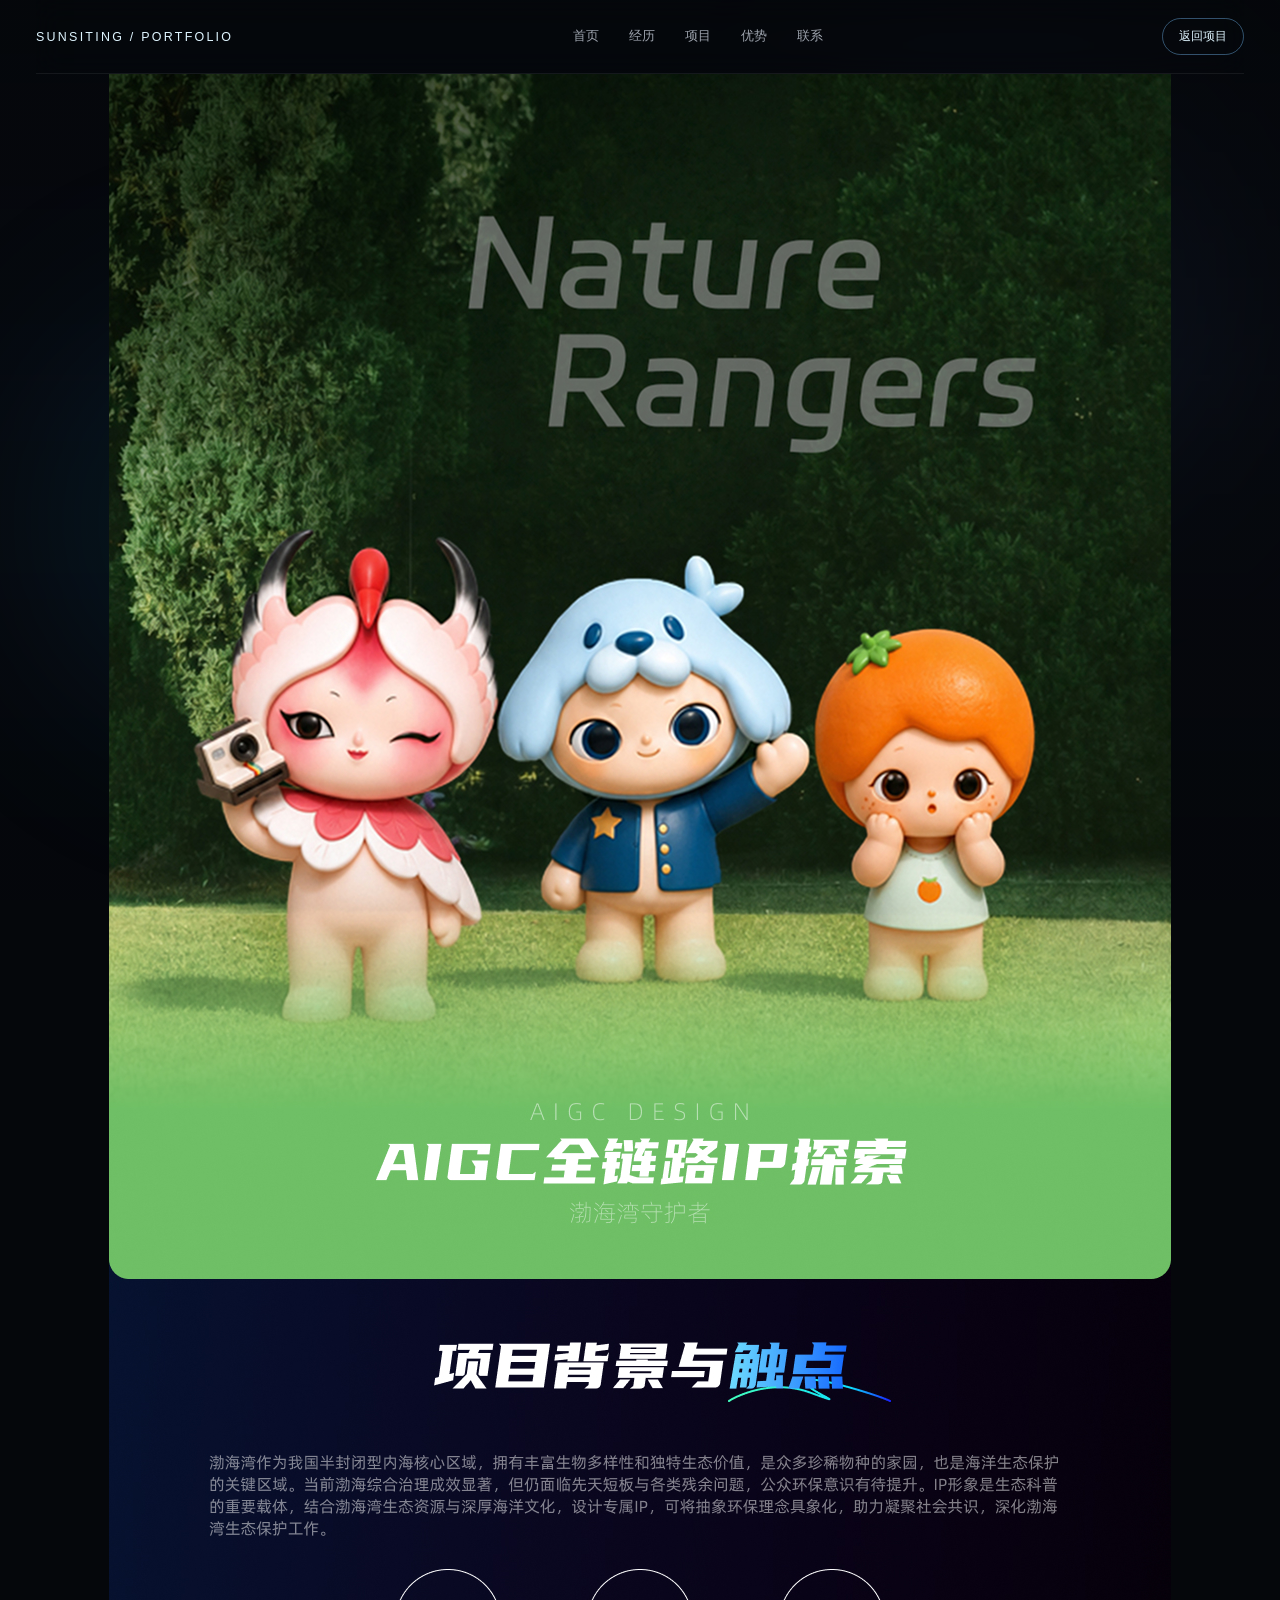
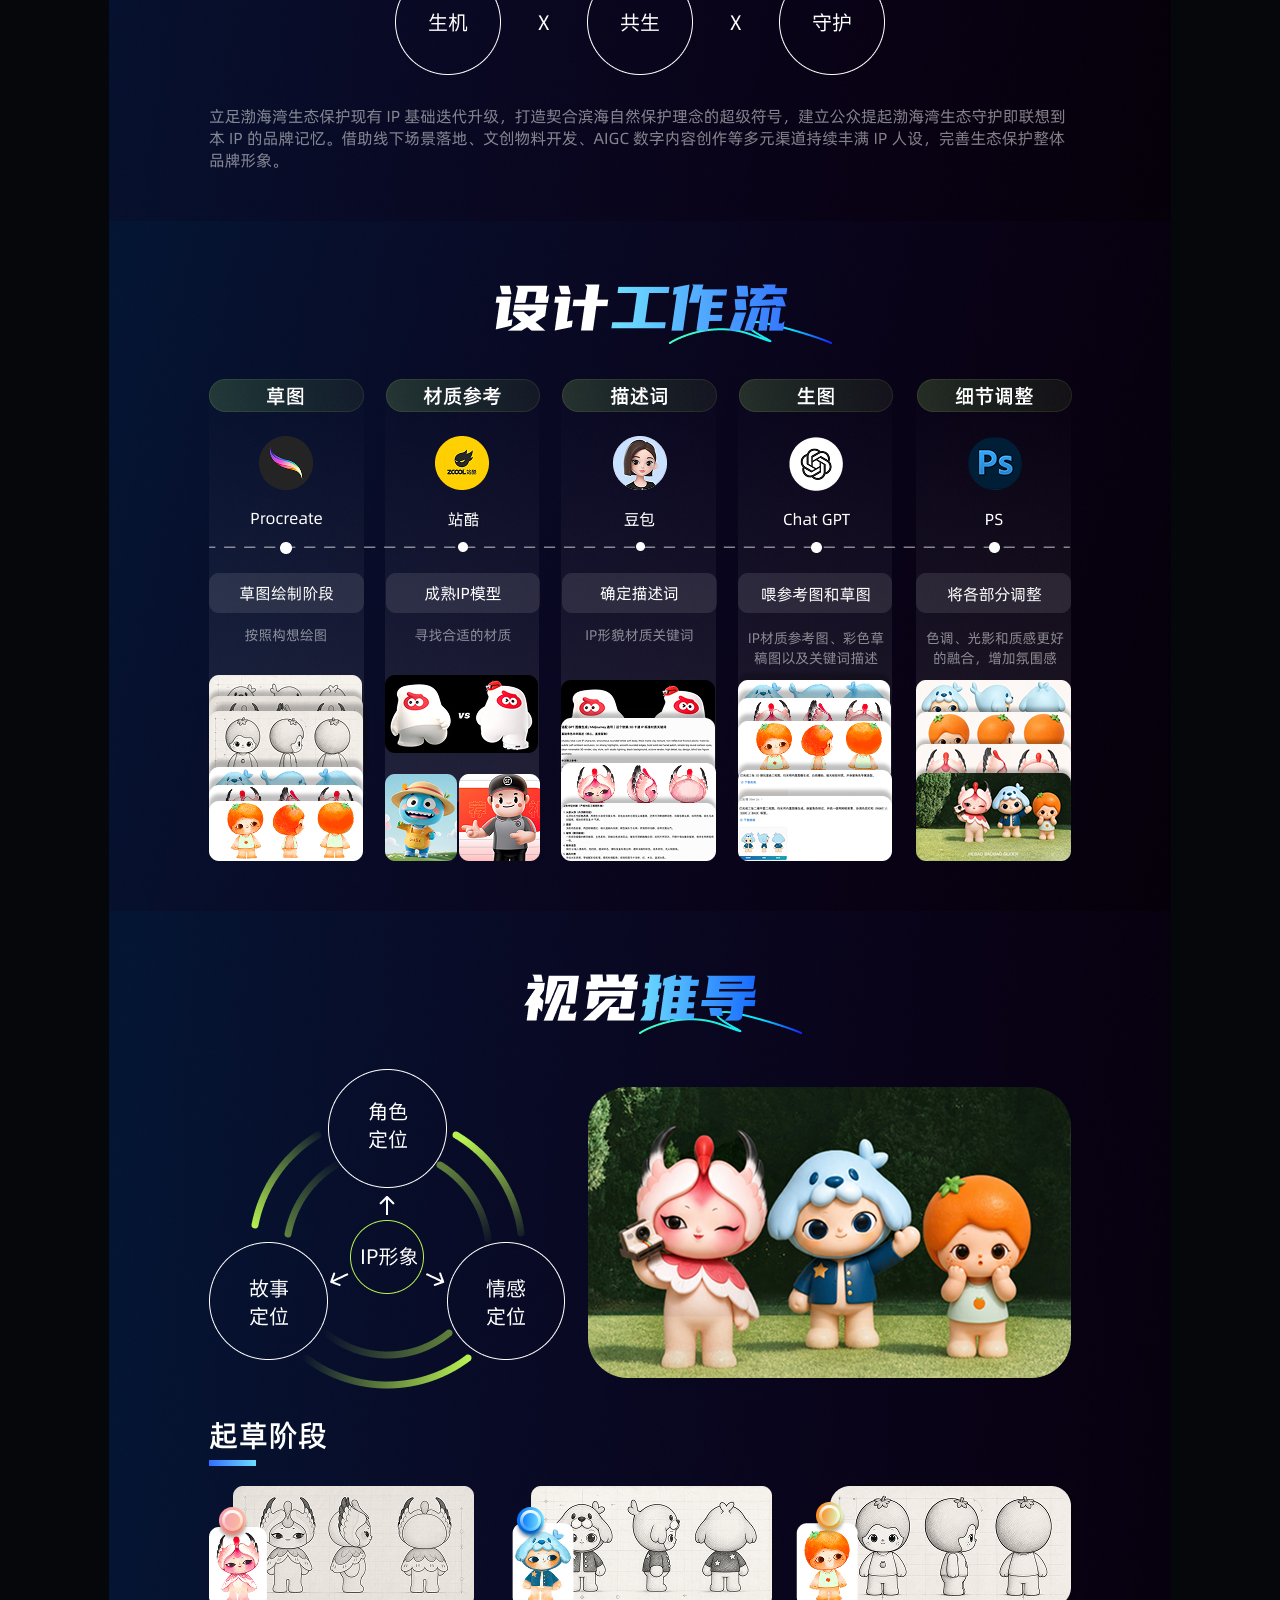
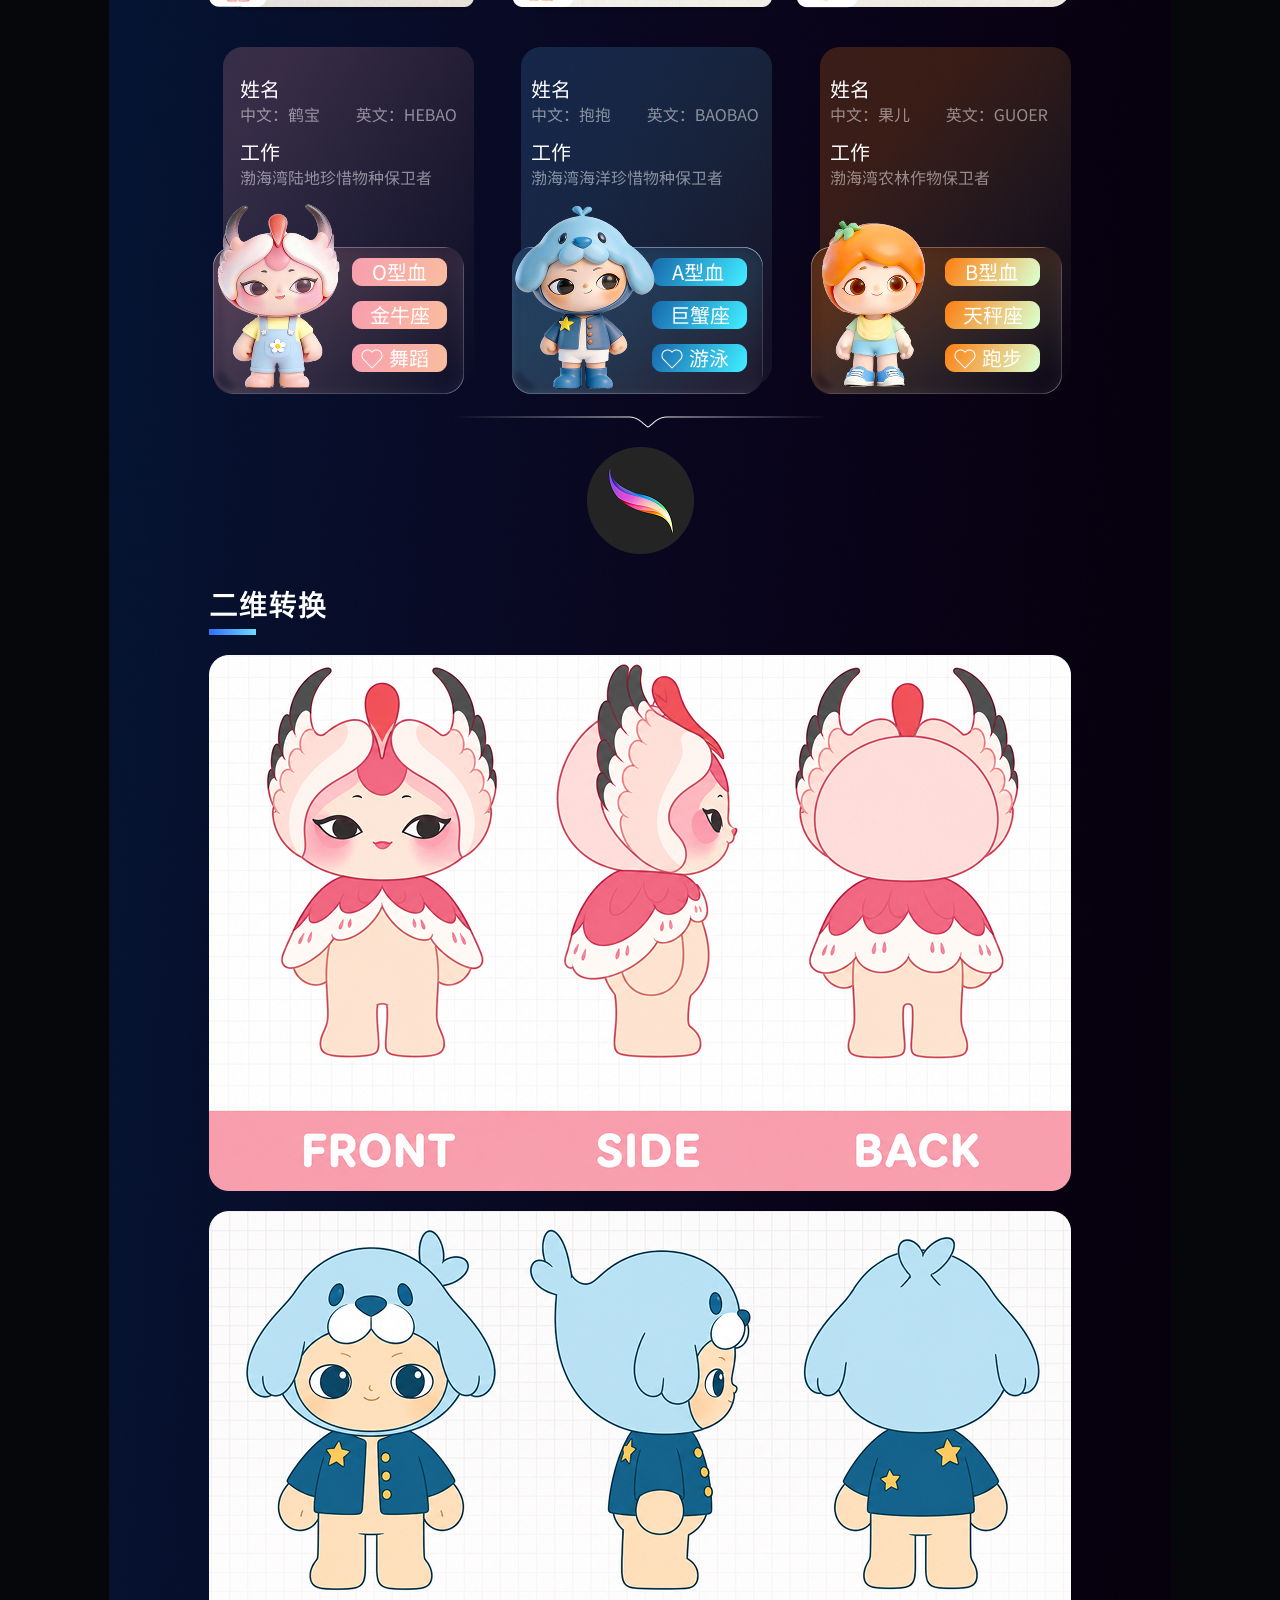
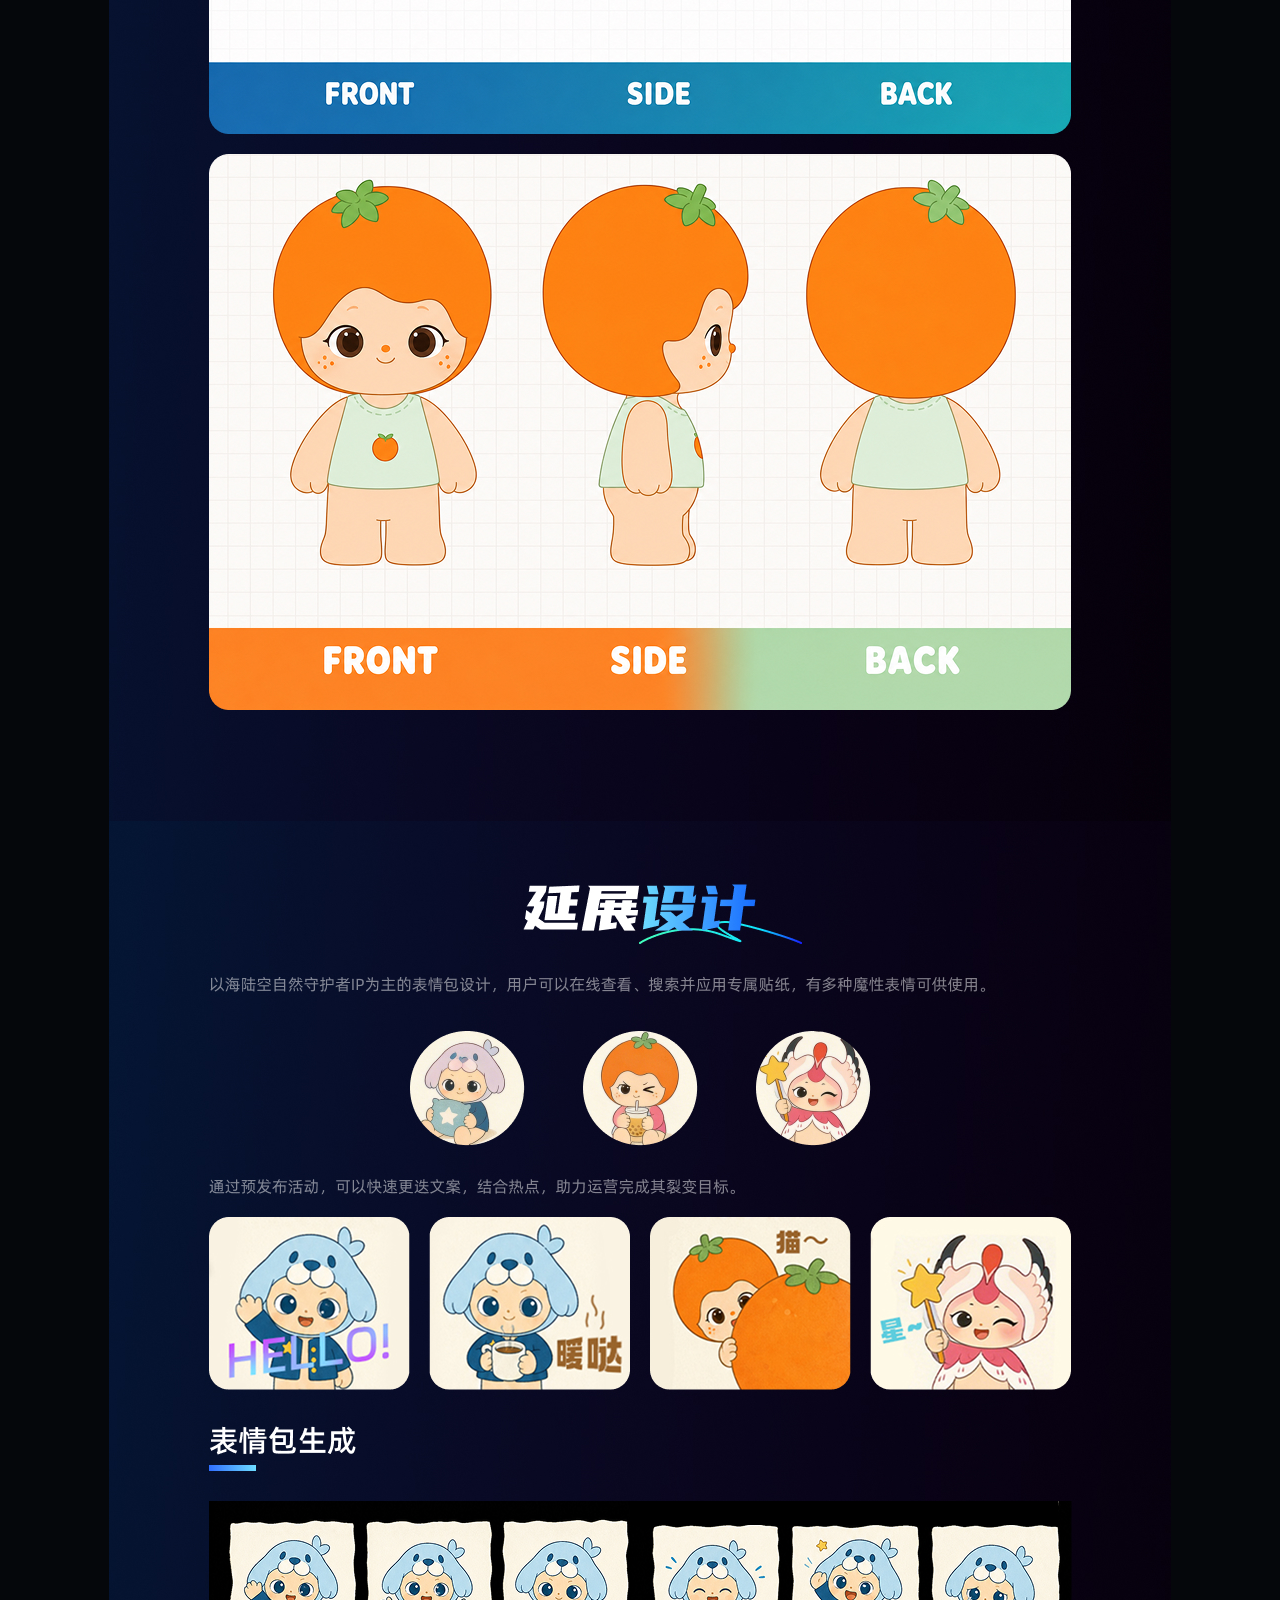
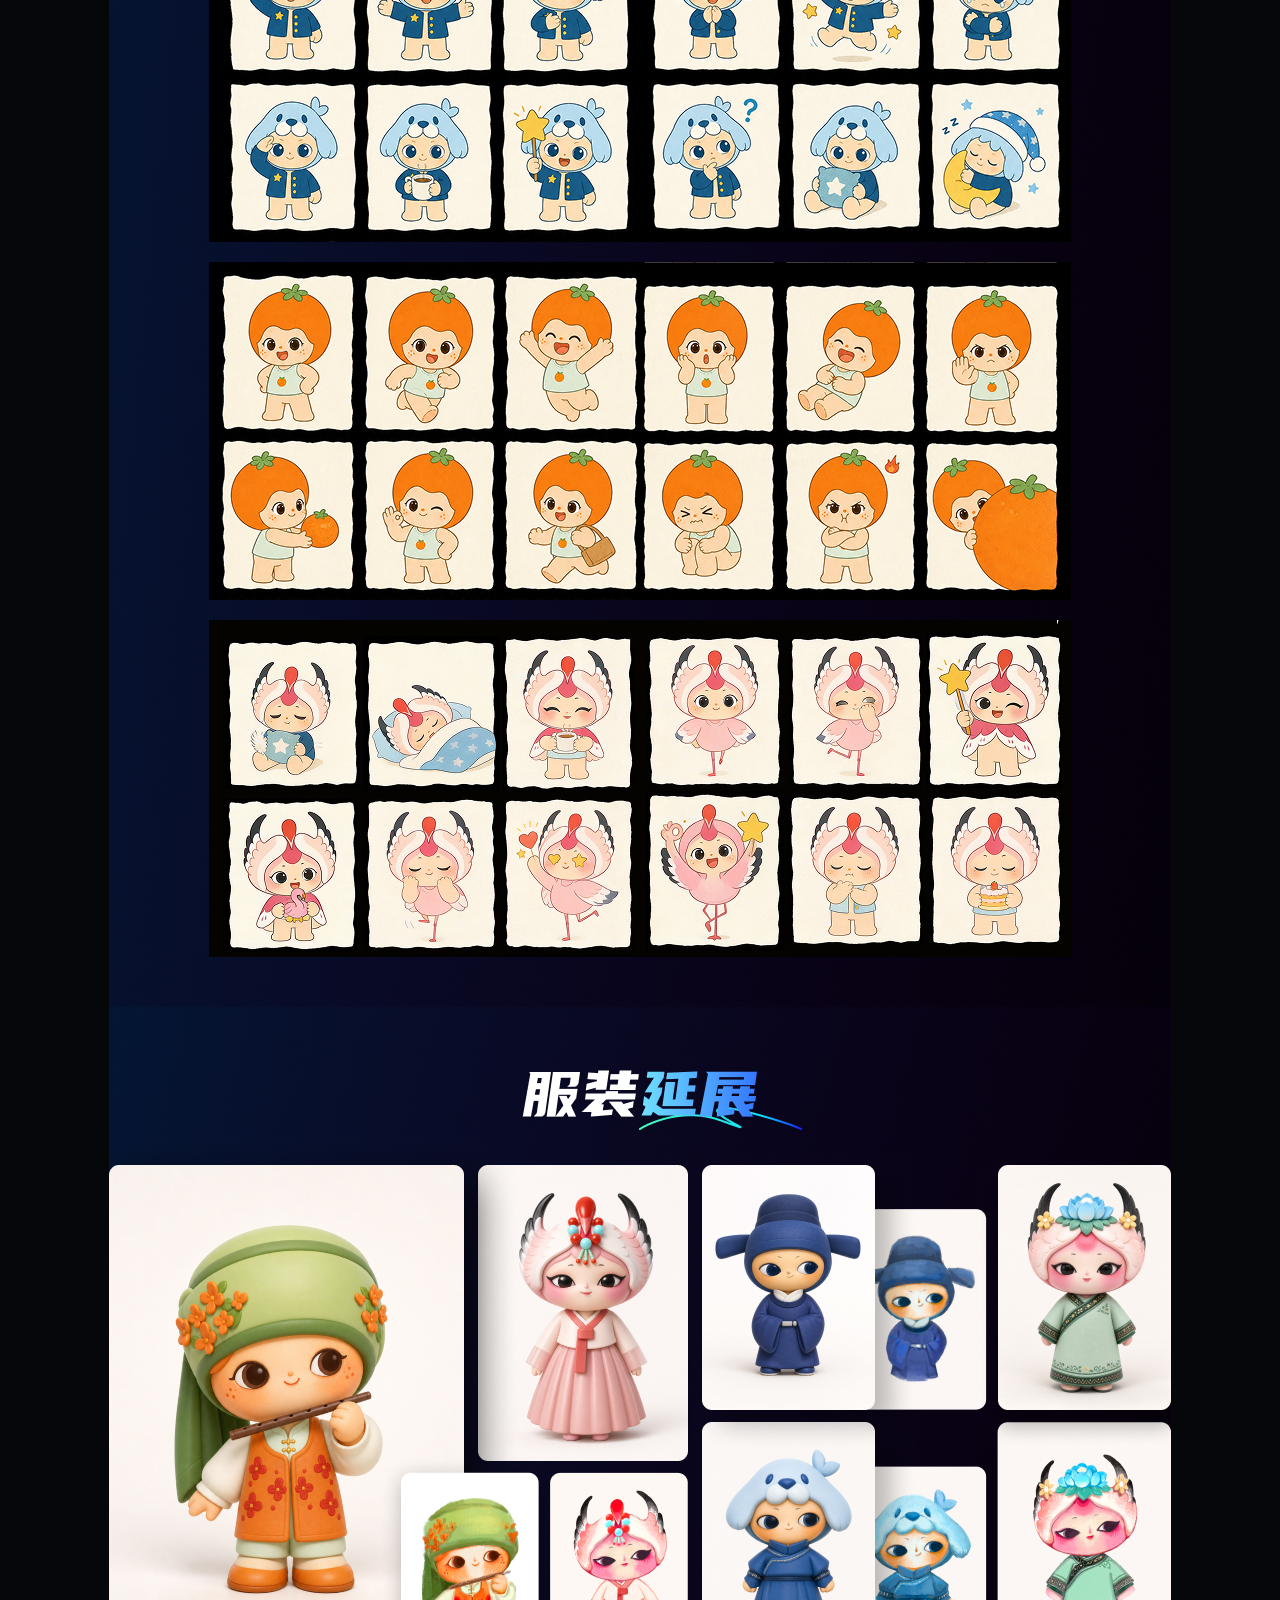
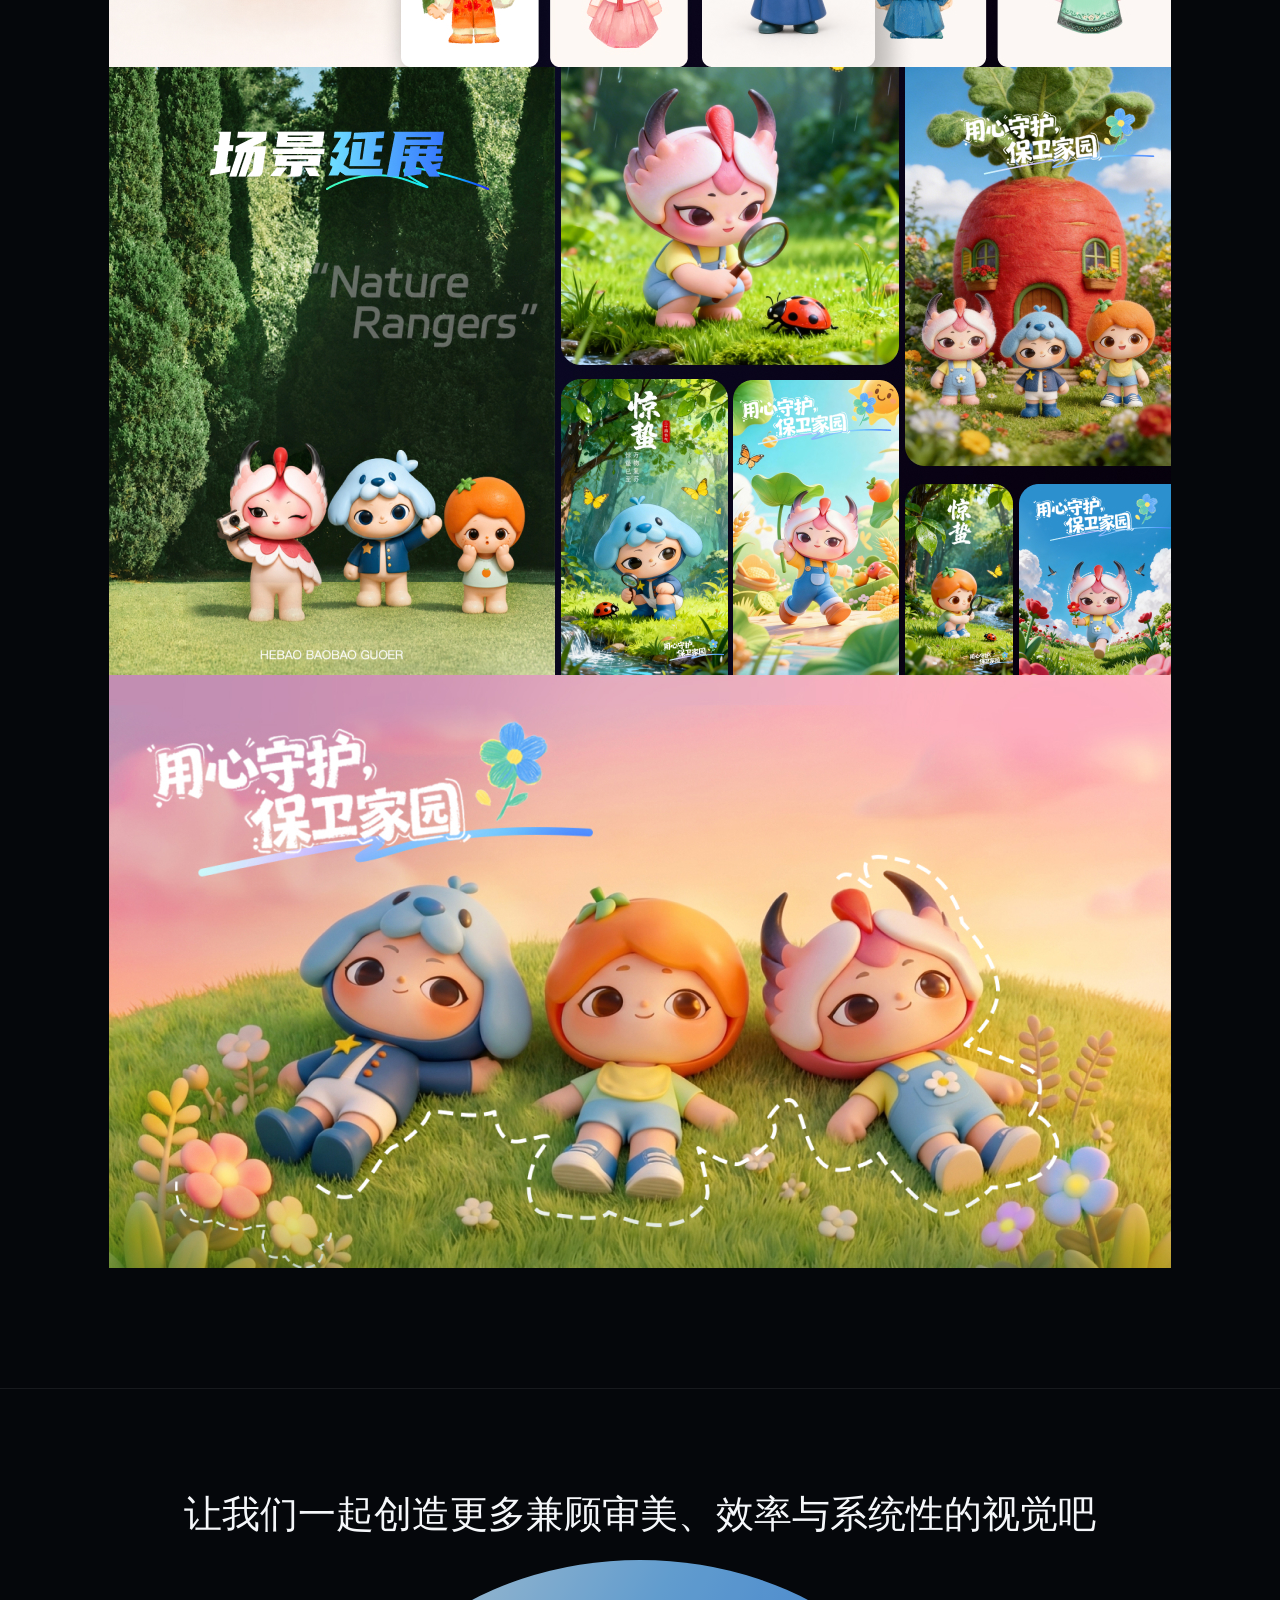
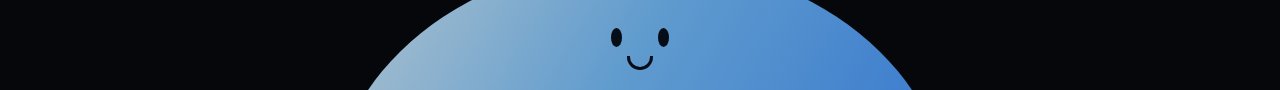
==== aigc-ip-detail.html @ 53c11e92 "新增" ====
<!doctype html>
<html lang="zh-CN">
  <head>
    <meta charset="UTF-8" />
    <meta name="viewport" content="width=device-width, initial-scale=1.0" />
    <title>AIGC设计IP项目｜孙思婷作品集</title>
    <style>
      :root { color-scheme: dark; font-family: "Manrope", "Noto Sans SC", "PingFang SC", sans-serif; background: #05070b; color: #f5f7fa; }
      * { box-sizing: border-box; }
      html { scroll-behavior: smooth; }
      body { margin: 0; min-width: 320px; background: #05070b; }
      a { color: inherit; text-decoration: none; }
      .page-shell { position: relative; min-height: 100vh; overflow: hidden; isolation: isolate; }
      .page-shell::before, .page-shell::after { content: ""; position: fixed; z-index: -1; width: 34vw; height: 34vw; border-radius: 50%; filter: blur(90px); pointer-events: none; }
      .page-shell::before { top: 8%; right: 5%; background: #5482d52e; }
      .page-shell::after { bottom: 18%; left: 3%; background: #1475a71f; }
      .background-video { position: fixed; z-index: -2; inset: 0; width: 100%; height: 100%; object-fit: cover; opacity: .22; pointer-events: none; }
      .background-wash { position: fixed; z-index: -1; inset: 0; background: linear-gradient(180deg, #05070bdb 0%, #080b1199 42%, #05070be8 100%); pointer-events: none; }
      .nav { position: sticky; top: 0; z-index: 10; display: flex; align-items: center; justify-content: space-between; width: min(1700px, calc(100% - 72px)); margin: 0 auto; padding: 18px 0; border-bottom: 1px solid #ffffff12; backdrop-filter: blur(14px); }
      .brand { font-size: .78rem; letter-spacing: .18em; color: #dff5ff; }
      .nav-links { display: flex; gap: 30px; color: #d9e1edb8; font-size: .8rem; }
      .nav-links a { transition: color .2s ease, transform .2s ease, text-shadow .2s ease; }
      .nav-links a:hover { color: #78c2ff; transform: translateY(-3px); text-shadow: 0 0 12px #4092ff99; }
      .back-link { padding: 9px 16px; border: 1px solid #78c2ff66; border-radius: 999px; color: #dff5ff; font-size: .78rem; }
      .gallery { display: grid; gap: 0; width: min(1062px, calc(100% - 40px)); margin: 0 auto; padding-bottom: 120px; }
      .gallery figure { margin: 0; overflow: hidden; border: 0; background: transparent; }
      .gallery img { display: block; width: 100%; height: auto; }
      .contact { position: relative; padding: 100px 20px 150px; border-top: 1px solid #ffffff14; text-align: center; overflow: hidden; }
      .contact h2 { position: relative; z-index: 1; margin: 0; font-size: clamp(1.5rem, 3vw, 2.7rem); font-weight: 350; }
      .smile-arc { position: absolute; z-index: 0; bottom: -120px; left: 50%; width: min(620px, 70vw); height: 250px; border-radius: 50% 50% 0 0 / 100% 100% 0 0; transform: translateX(-50%); background: linear-gradient(120deg, #dff5ff, #78c2ff 46%, #4092ff); opacity: .8; }
      .face { position: absolute; top: 68px; left: 50%; transform: translateX(-50%); }
      .eyes { display: flex; justify-content: space-between; width: 58px; }
      .eyes i { width: 11px; height: 19px; border-radius: 50%; background: #07101b; animation: blink 3s ease-in-out 1s infinite; }
      .mouth { width: 26px; height: 14px; margin: 9px auto 0; border: 3px solid #07101b; border-top: 0; border-radius: 0 0 18px 18px; }
      @keyframes blink { 0%, 16%, 22%, 100% { transform: scaleY(1); } 18%, 20% { transform: scaleY(.1); } }
      @media (max-width: 700px) { .nav { width: calc(100% - 32px); } .nav-links { display: none; } .gallery { width: 100%; } }
      @media (prefers-reduced-motion: reduce) { .eyes i { animation: none; } html { scroll-behavior: auto; } }
    </style>
  </head>
  <body>
    <div class="page-shell">
      <video class="background-video" autoplay muted loop playsinline aria-hidden="true" src="/assets/hero-clouds.mp4"></video>
      <div class="background-wash"></div>
      <nav class="nav" aria-label="主导航">
        <a class="brand" href="index.html">SUNSITING / PORTFOLIO</a>
        <div class="nav-links"><a href="index.html#home">首页</a><a href="index.html#profile">经历</a><a href="index.html#projects">项目</a><a href="index.html#strengths">优势</a><a href="index.html#contact">联系</a></div>
        <a class="back-link" href="index.html#projects">返回项目</a>
      </nav>
      <main>
        <section class="gallery" aria-label="AIGC设计IP项目详情">
          <figure><img src="/assets/aigc-ip-detail/46.jpg" alt="AIGC设计IP项目详情 46" /></figure>
          <figure><img src="/assets/aigc-ip-detail/47.jpg" alt="AIGC设计IP项目详情 47" /></figure>
          <figure><img src="/assets/aigc-ip-detail/48.jpg" alt="AIGC设计IP项目详情 48" /></figure>
          <figure><img src="/assets/aigc-ip-detail/49.jpg" alt="AIGC设计IP项目详情 49" /></figure>
          <figure><img src="/assets/aigc-ip-detail/50.jpg" alt="AIGC设计IP项目详情 50" /></figure>
          <figure><img src="/assets/aigc-ip-detail/51.jpg" alt="AIGC设计IP项目详情 51" /></figure>
          <figure><img src="/assets/aigc-ip-detail/52.jpg" alt="AIGC设计IP项目详情 52" /></figure>
        </section>
      </main>
      <footer class="contact" id="contact">
        <div class="smile-arc"><div class="face"><div class="eyes"><i></i><i></i></div><div class="mouth"></div></div></div>
        <h2>让我们一起创造更多兼顾审美、效率与系统性的视觉吧</h2>
      </footer>
    </div>
  </body>
</html>
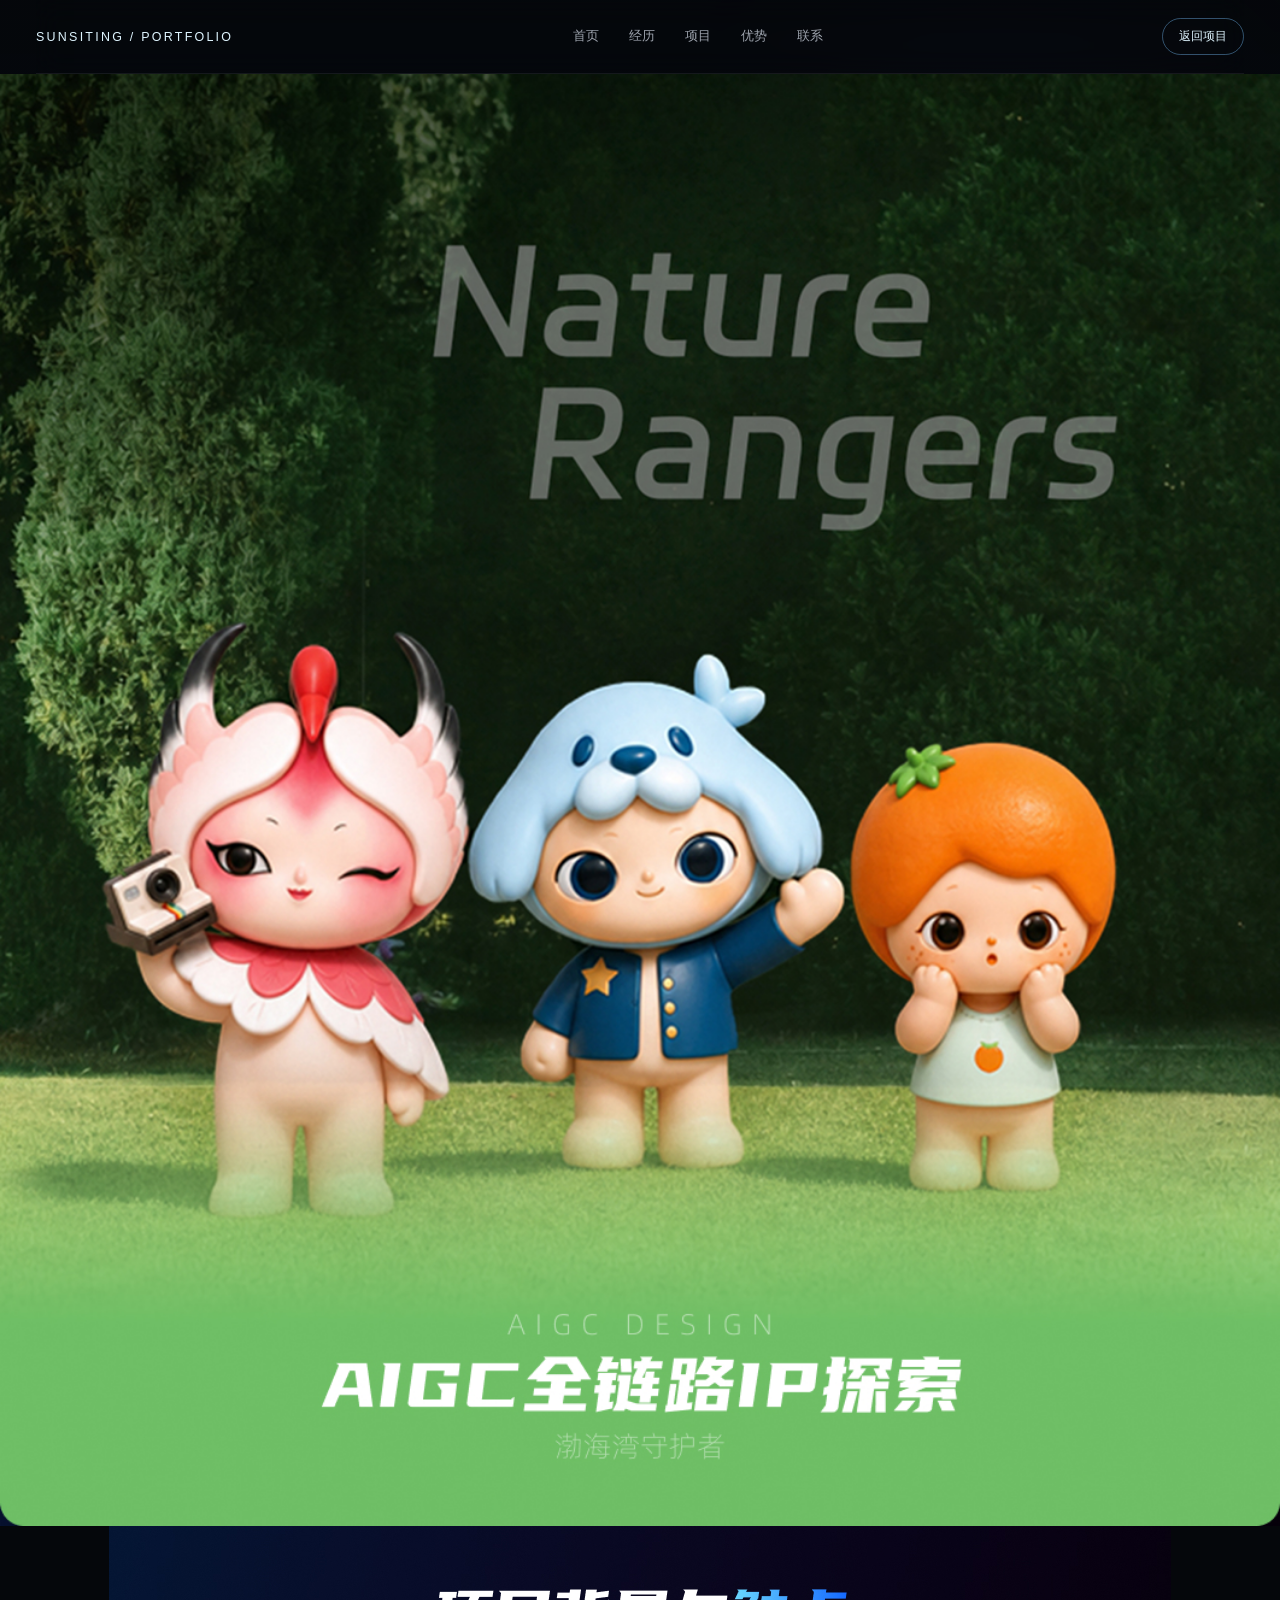
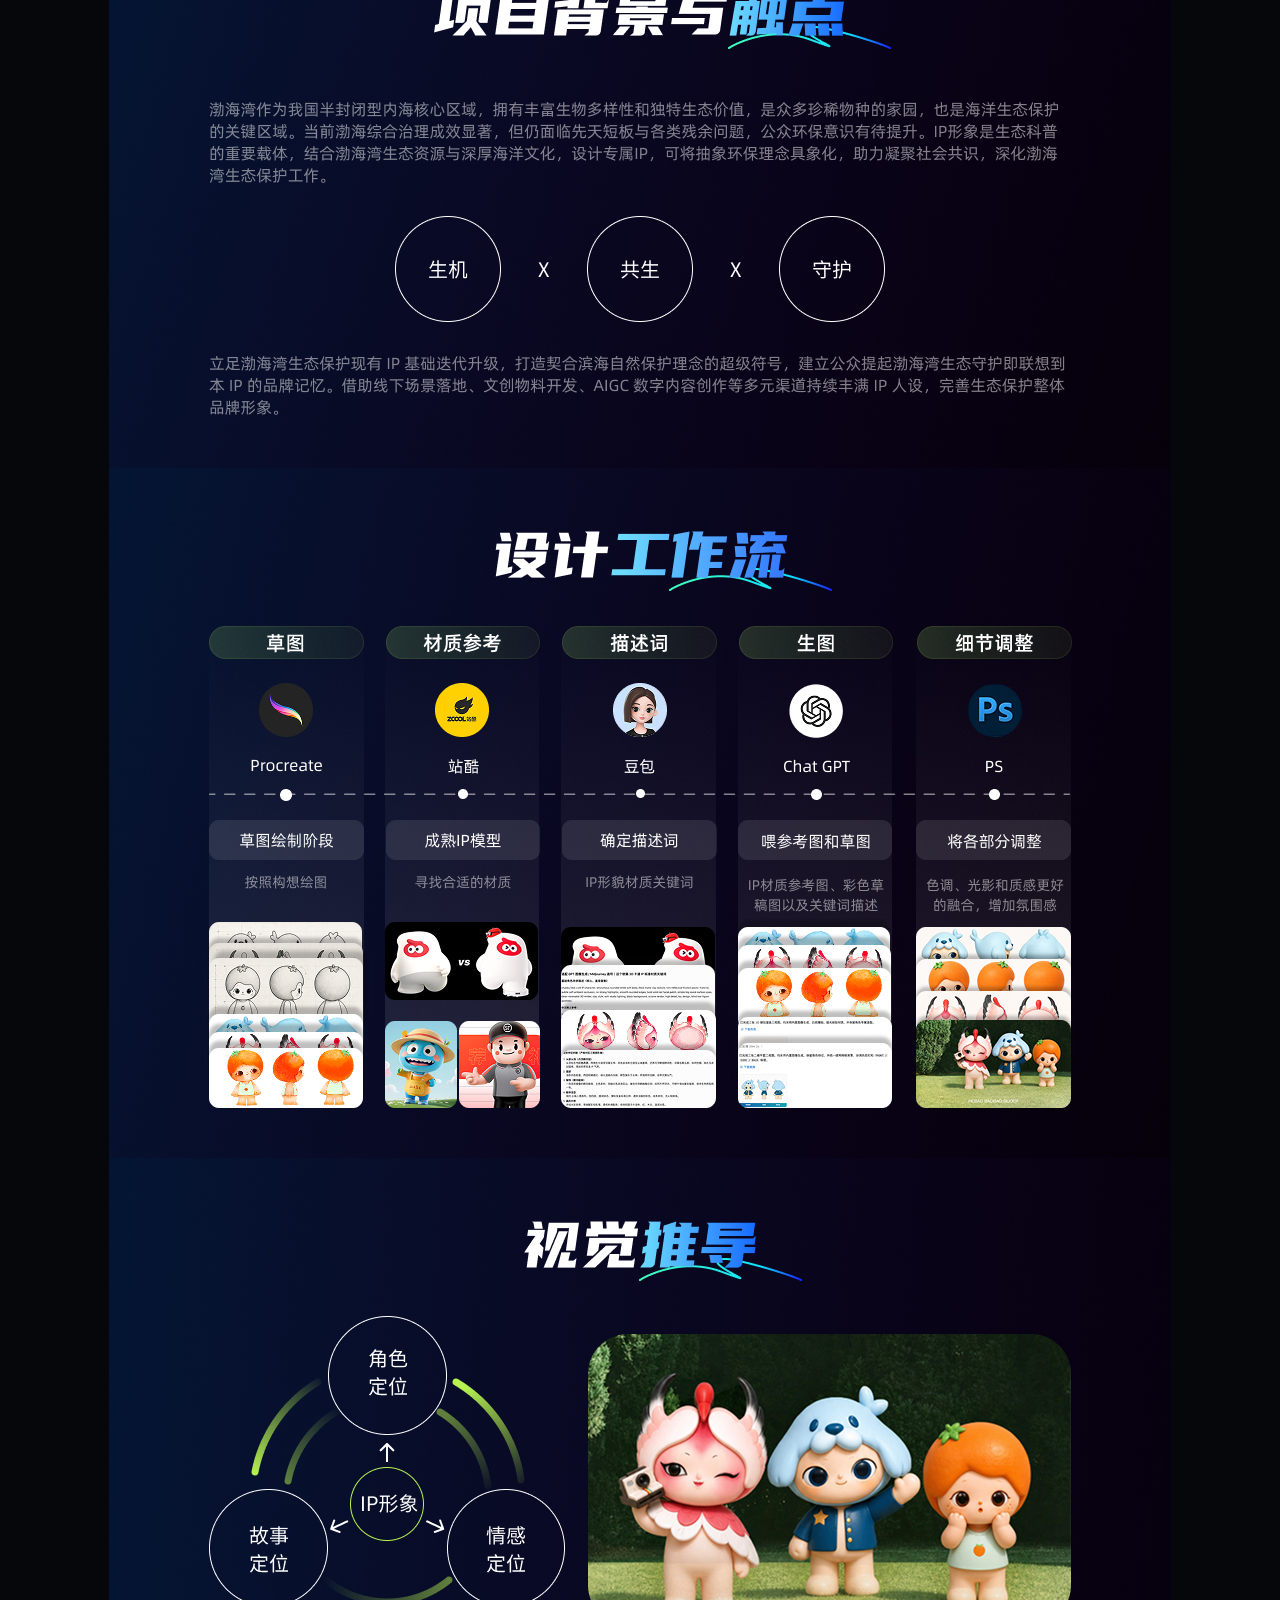
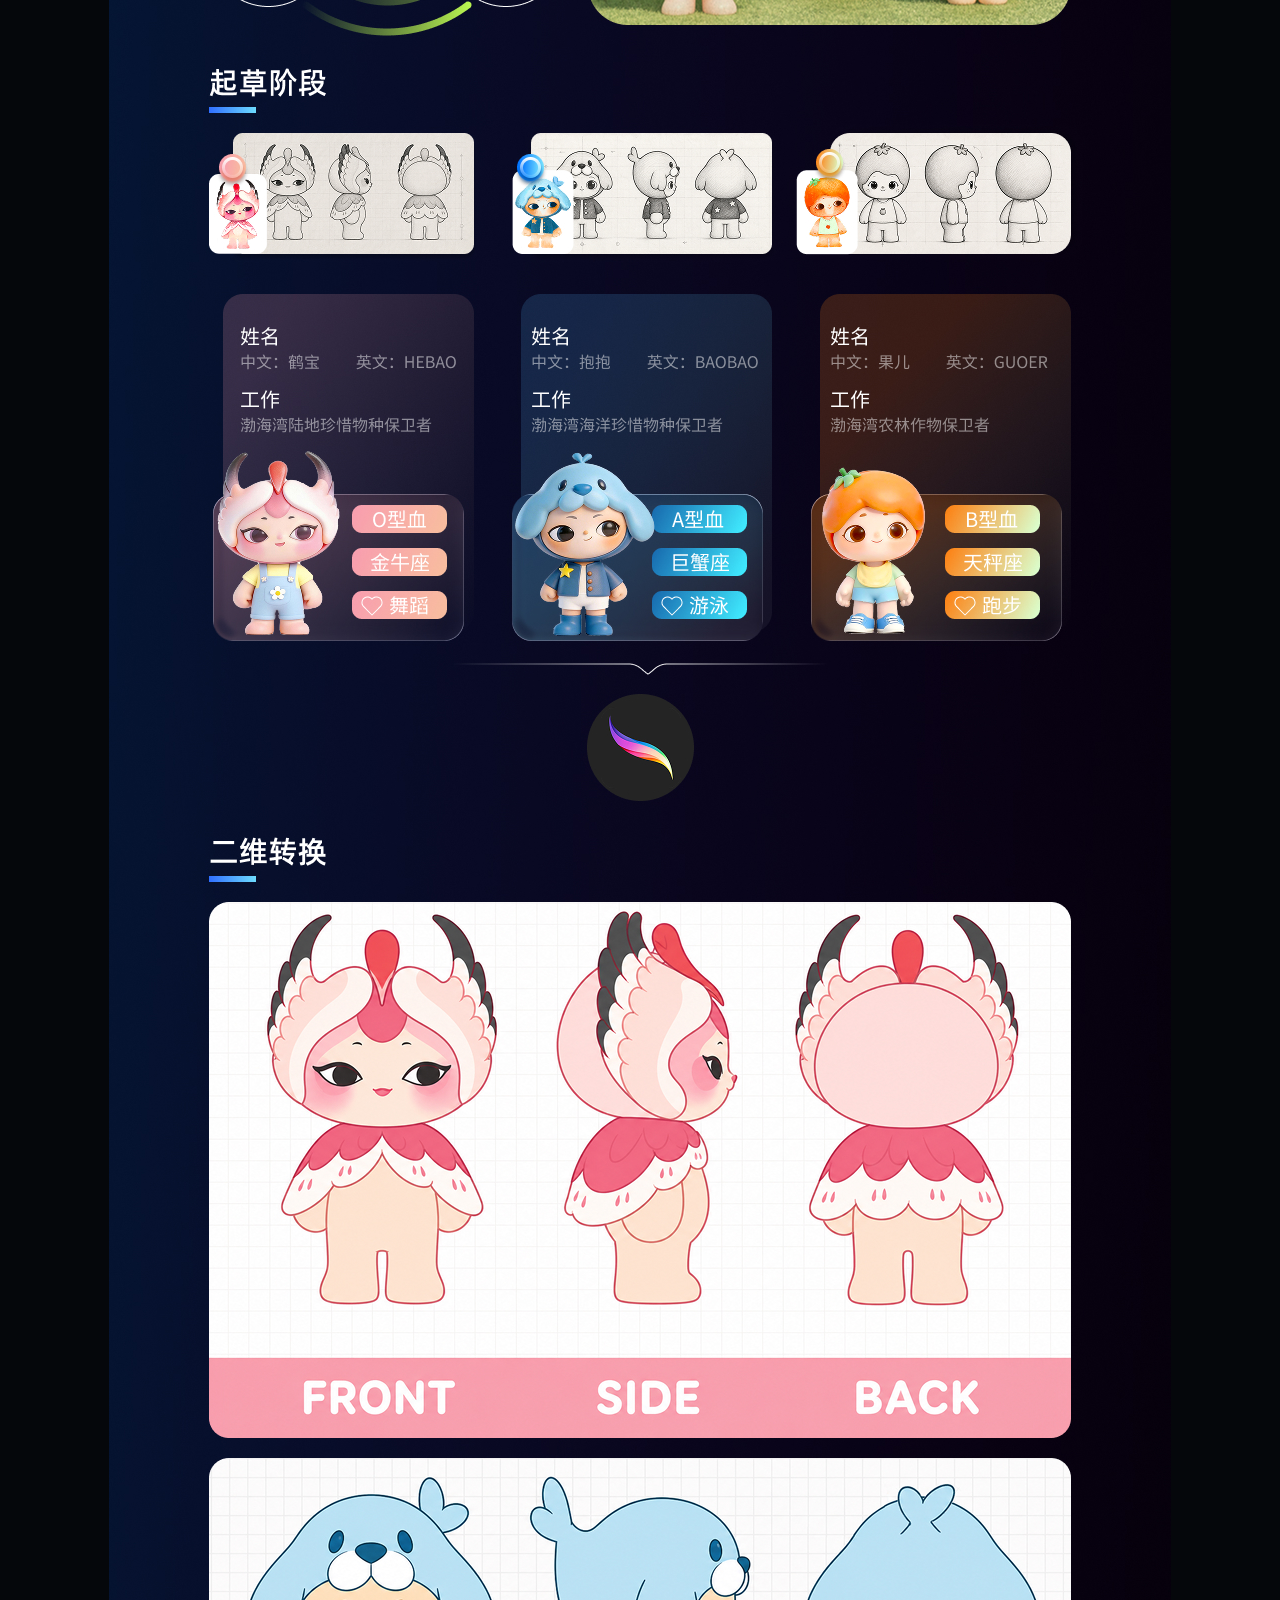
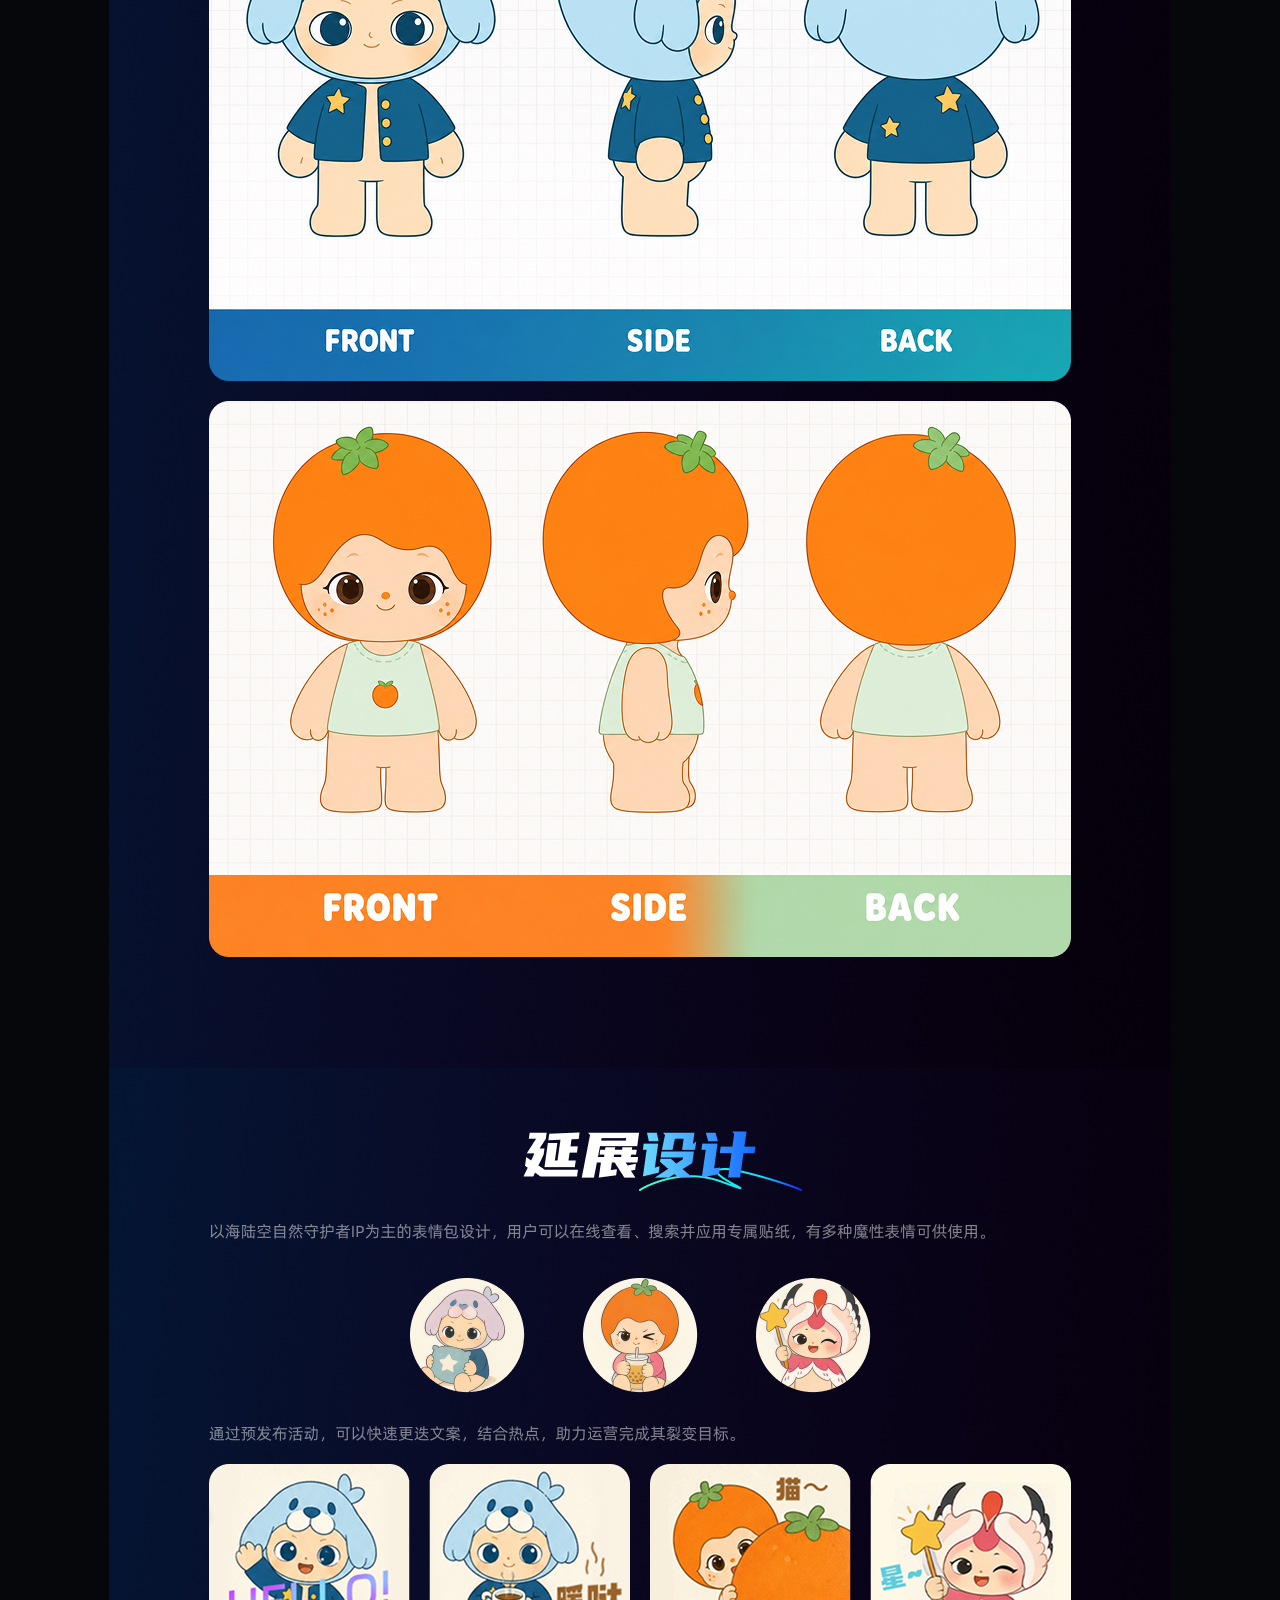
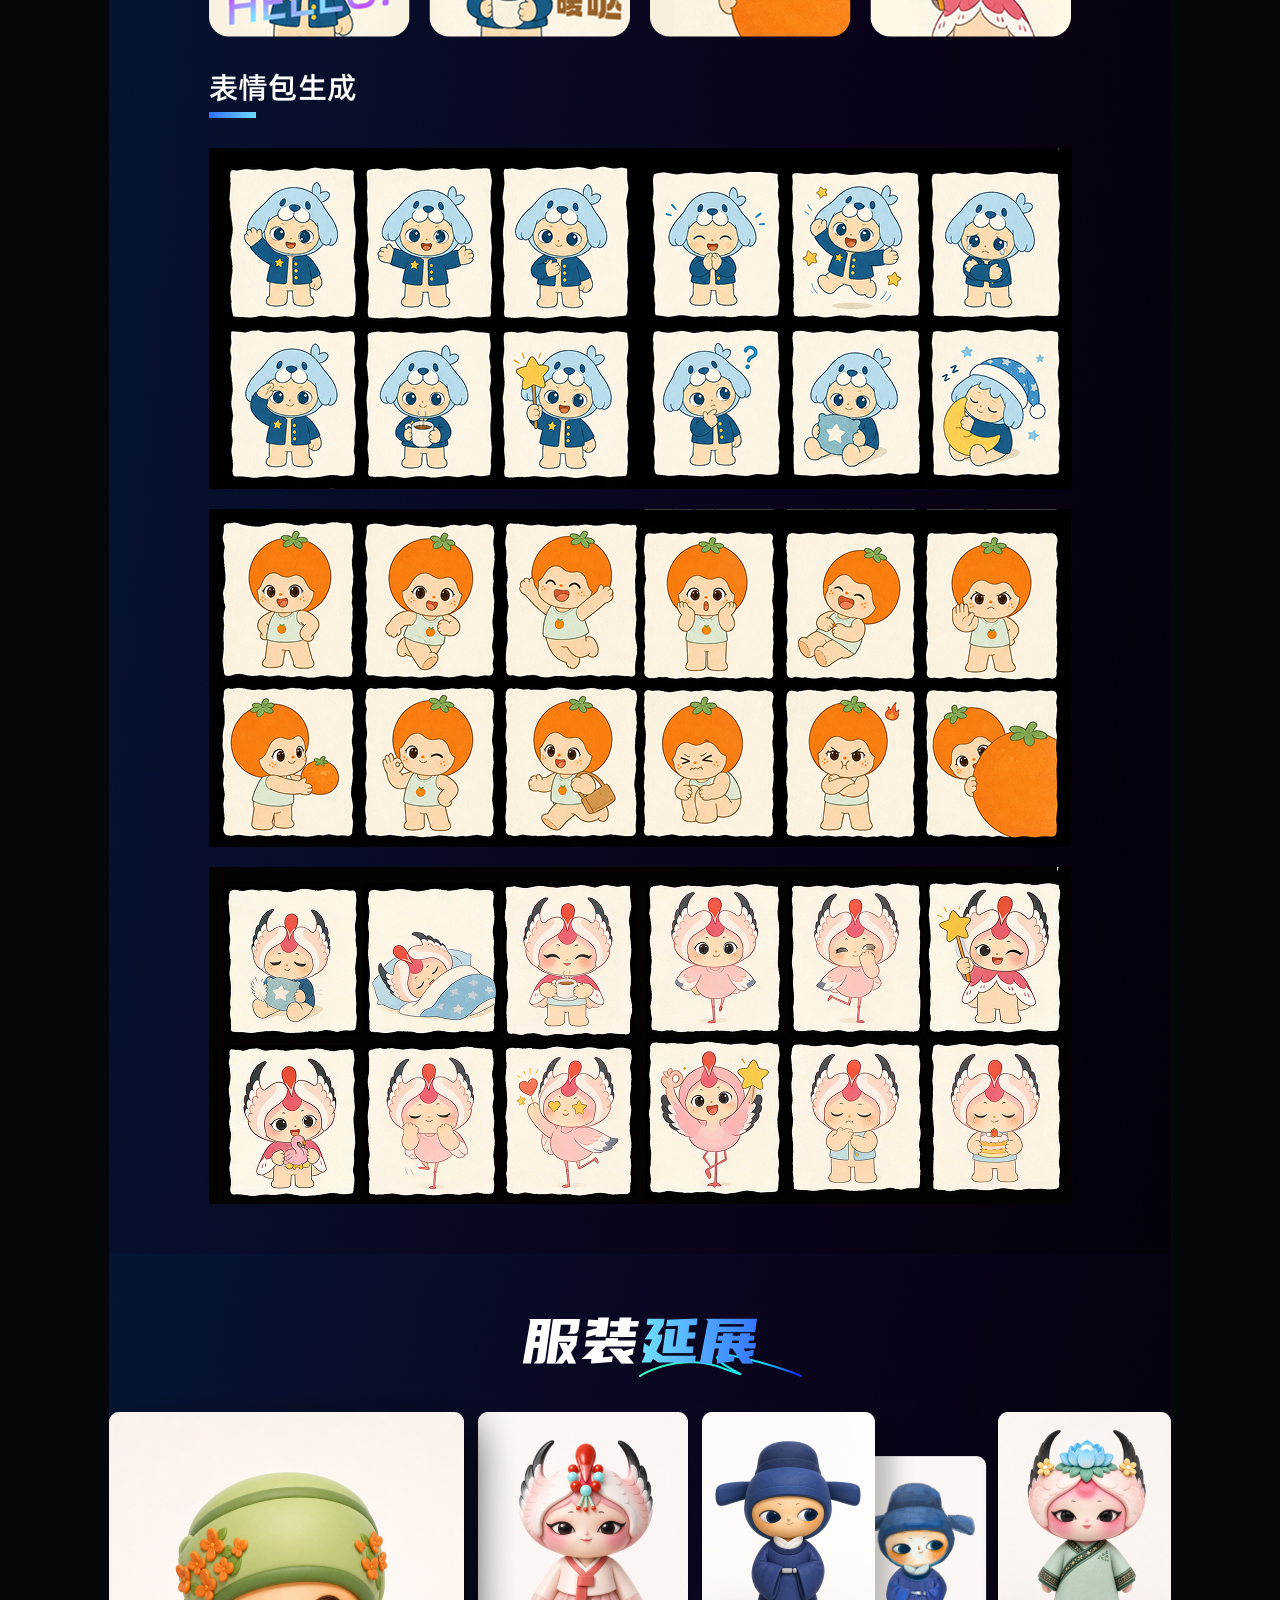
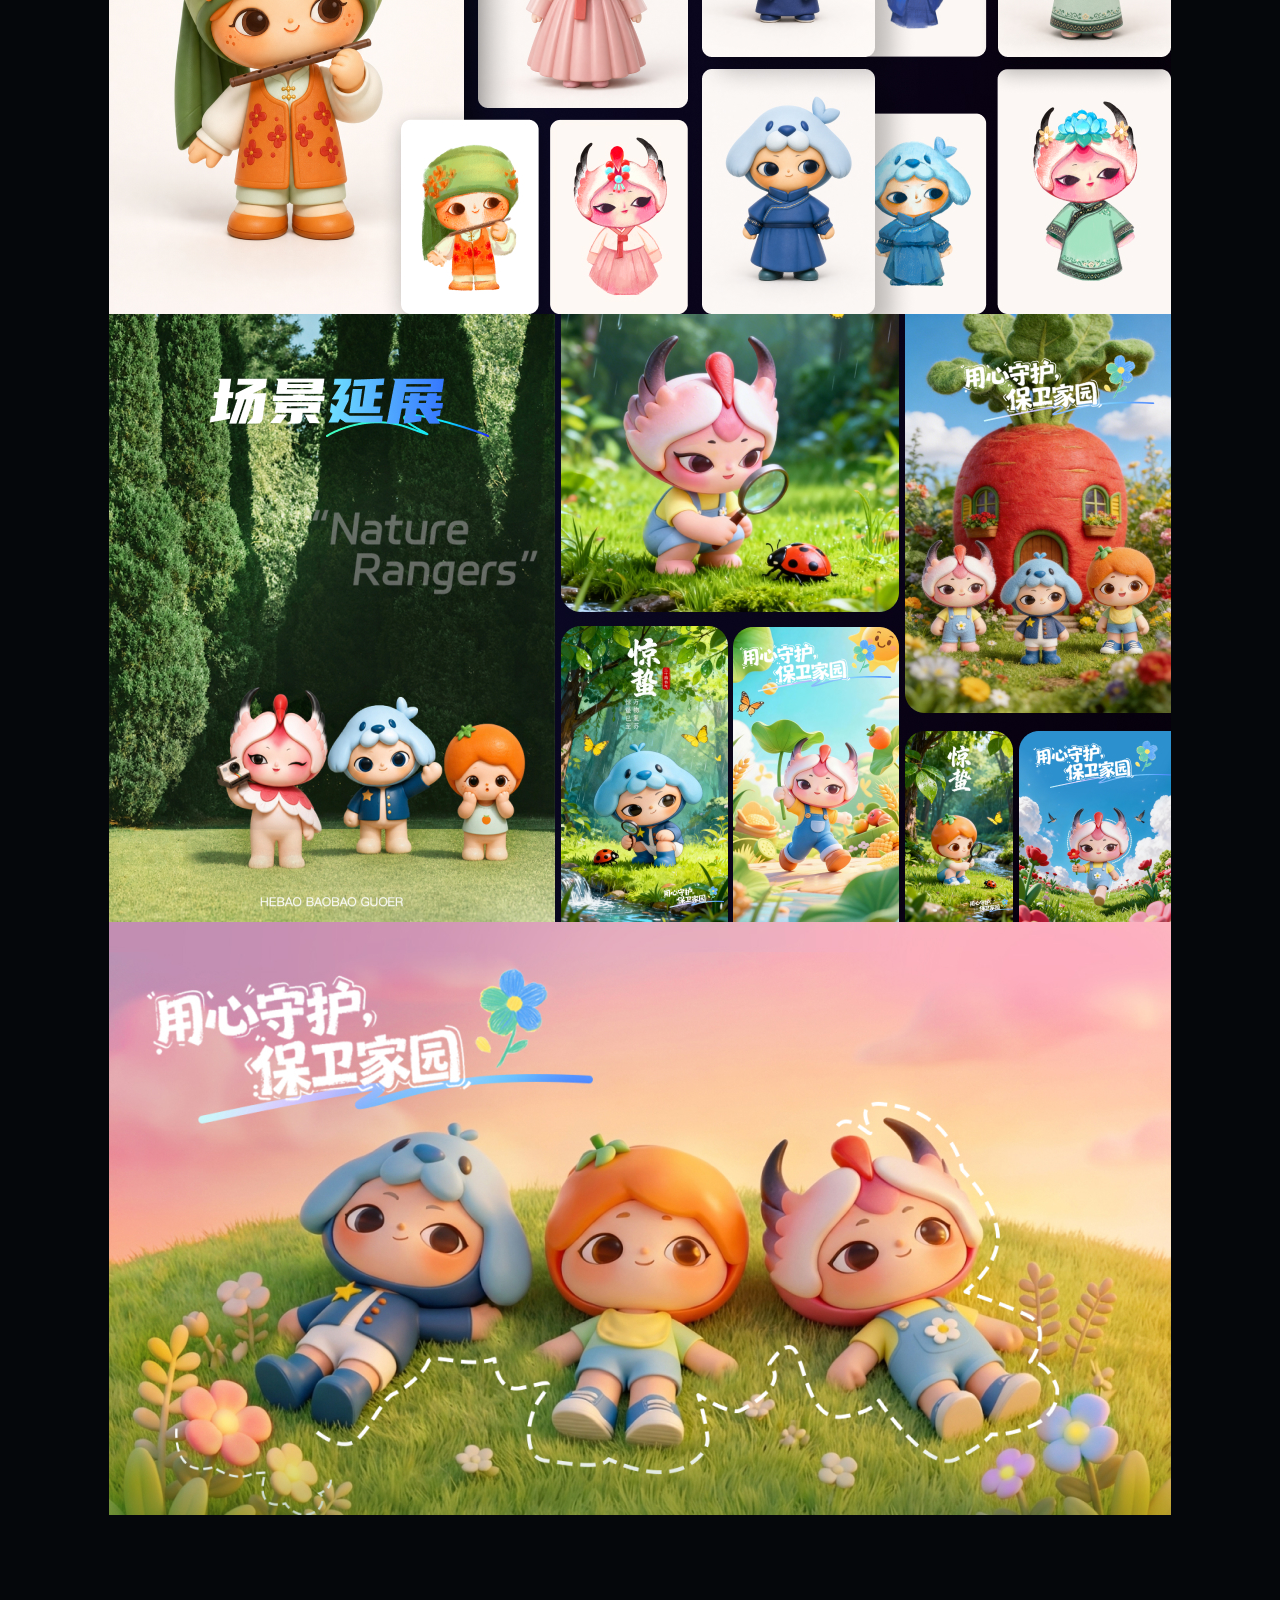
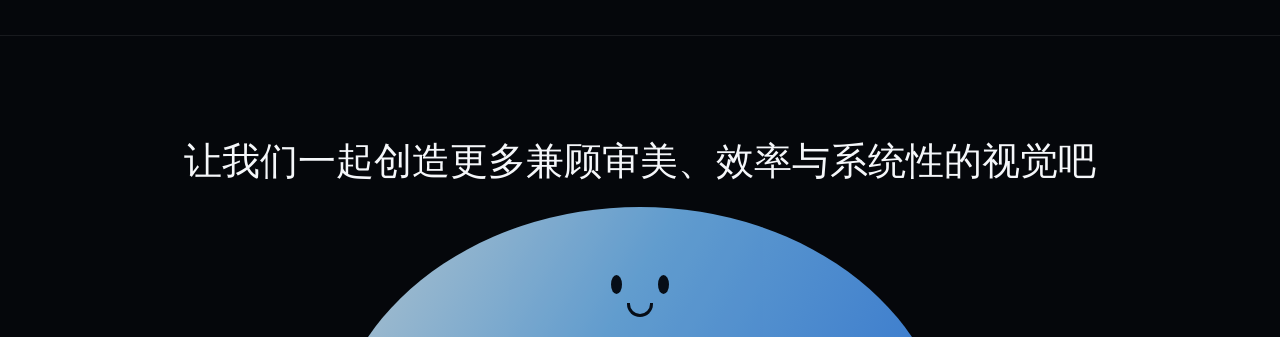
==== commit 7851348d: "新增" ====
--- a/aigc-ip-detail.html
+++ b/aigc-ip-detail.html
@@ -24,6 +24,7 @@
       .back-link { padding: 9px 16px; border: 1px solid #78c2ff66; border-radius: 999px; color: #dff5ff; font-size: .78rem; }
       .gallery { display: grid; gap: 0; width: min(1062px, calc(100% - 40px)); margin: 0 auto; padding-bottom: 120px; }
       .gallery figure { margin: 0; overflow: hidden; border: 0; background: transparent; }
+      .gallery figure:first-child { width: 100vw; margin-left: calc(50% - 50vw); }
       .gallery img { display: block; width: 100%; height: auto; }
       .contact { position: relative; padding: 100px 20px 150px; border-top: 1px solid #ffffff14; text-align: center; overflow: hidden; }
       .contact h2 { position: relative; z-index: 1; margin: 0; font-size: clamp(1.5rem, 3vw, 2.7rem); font-weight: 350; }
@@ -48,6 +49,7 @@
       </nav>
       <main>
         <section class="gallery" aria-label="AIGC设计IP项目详情">
+          <figure><img src="/assets/aigc-ip-detail/58.jpg" alt="AIGC设计IP项目主视觉" /></figure>
           <figure><img src="/assets/aigc-ip-detail/46.jpg" alt="AIGC设计IP项目详情 46" /></figure>
           <figure><img src="/assets/aigc-ip-detail/47.jpg" alt="AIGC设计IP项目详情 47" /></figure>
           <figure><img src="/assets/aigc-ip-detail/48.jpg" alt="AIGC设计IP项目详情 48" /></figure>
